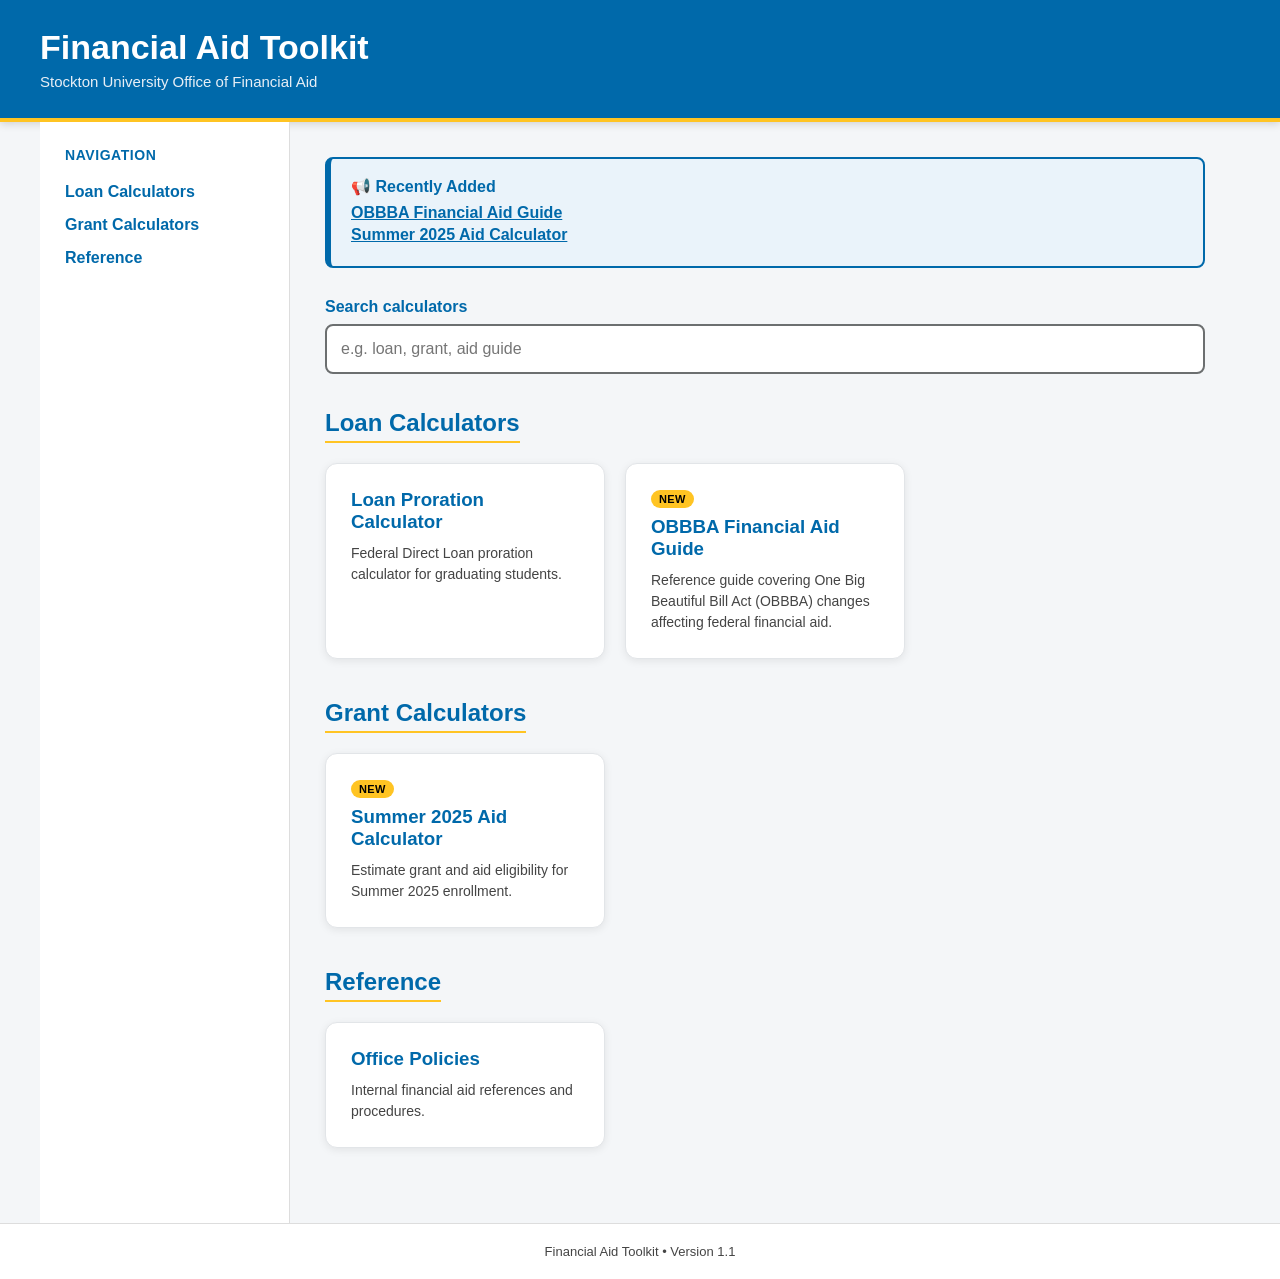
==== index.html @ 8d49d842 "Update index.html" ====
<!DOCTYPE html>
<html lang="en">
<head>
<meta charset="UTF-8">
<meta name="viewport" content="width=device-width, initial-scale=1.0">

<title>Financial Aid Toolkit | Stockton University</title>

<style>

*{
margin:0;
padding:0;
box-sizing:border-box;
font-family:Arial,Helvetica,sans-serif;
}

body{
background:#f4f6f8;
color:#222;
}

/* Skip link - hidden until focused, first focusable element on the page */
.skip-link{
position:absolute;
left:-9999px;
top:0;
background:#FFC423;
color:#000000;
padding:12px 20px;
font-weight:bold;
z-index:1000;
border-radius:0 0 6px 0;
}

.skip-link:focus{
left:0;
}

:focus-visible{
outline:3px solid #0069AA;
outline-offset:2px;
}

header{
background:#0069AA;
color:#FFFFFF;
padding:28px 32px;
box-shadow:0 2px 8px rgba(0,0,0,.15);
border-bottom:4px solid #FFC423;
}

header .header-inner{
max-width:1200px;
margin:0 auto;
}

header h1{
font-size:34px;
margin-bottom:6px;
}

header p{
color:#E8EFF6;
font-size:15px;
}

.container{
display:grid;
grid-template-columns:250px 1fr;
min-height:calc(100vh - 110px);
max-width:1200px;
margin:0 auto;
}

aside{
background:white;
border-right:1px solid #ddd;
padding:25px;
}

aside h3{
margin-bottom:20px;
color:#0069AA;
font-size:14px;
text-transform:uppercase;
letter-spacing:.04em;
}

aside ul{
list-style:none;
}

aside li{
margin-bottom:15px;
}

aside a{
text-decoration:underline;
text-decoration-color:transparent;
color:#0069AA;
font-weight:bold;
transition:text-decoration-color .15s;
}

aside a:hover,
aside a:focus-visible{
color:#002A5C;
text-decoration-color:#002A5C;
}

main{
padding:35px;
}

label.search-label{
display:block;
font-weight:bold;
color:#0069AA;
margin-bottom:8px;
}

.search{
width:100%;
padding:14px;
font-size:16px;
border-radius:8px;
border:2px solid #6C6F70;
margin-bottom:35px;
color:#222;
}

.search:focus-visible{
outline:3px solid #0069AA;
outline-offset:2px;
border-color:#0069AA;
}

.category{
margin-bottom:40px;
}

.category h2{
margin-bottom:20px;
color:#0069AA;
border-bottom:2px solid #FFC423;
display:inline-block;
padding-bottom:4px;
}

.grid{
display:grid;
grid-template-columns:repeat(auto-fill,minmax(280px,1fr));
gap:20px;
}

.card{
background:white;
padding:25px;
border-radius:12px;
border:1px solid #e2e5e8;
box-shadow:0 2px 8px rgba(0,0,0,.08);
transition:.25s;
cursor:pointer;
text-decoration:none;
color:#222;
display:block;
}

.card:hover{
transform:translateY(-4px);
box-shadow:0 6px 18px rgba(0,0,0,.18);
border-color:#0069AA;
}

.card h3{
margin-bottom:10px;
color:#0069AA;
}

.card p{
font-size:14px;
color:#444;
line-height:1.5;
}

.no-results{
color:#444;
font-style:italic;
}

/* Announcement banner - shown only when at least one .card has data-new="true" */
.announcement{
background:#EAF3FA;
border:2px solid #0069AA;
border-left:6px solid #0069AA;
border-radius:8px;
padding:18px 20px;
margin-bottom:30px;
display:none; /* revealed by JS only if new items exist */
}

.announcement.show{
display:block;
}

.announcement h2{
font-size:16px;
color:#0069AA;
margin-bottom:8px;
}

.announcement ul{
list-style:none;
padding:0;
}

.announcement li{
margin-bottom:4px;
}

.announcement a{
color:#0069AA;
font-weight:bold;
text-decoration:underline;
}

.announcement a:hover,
.announcement a:focus-visible{
color:#002A5C;
}

/* "New" badge shown on any card marked data-new="true" */
.card{
position:relative;
}

.card[data-new="true"] .new-badge{
display:inline-block;
}

.new-badge{
display:none;
background:#FFC423;
color:#000000;
font-size:11px;
font-weight:bold;
text-transform:uppercase;
letter-spacing:.03em;
padding:3px 8px;
border-radius:999px;
margin-bottom:8px;
}

footer{
text-align:center;
padding:20px;
color:#444;
font-size:13px;
border-top:1px solid #ddd;
background:white;
}

@media(max-width:900px){

.container{
grid-template-columns:1fr;
}

aside{
border-right:none;
border-bottom:1px solid #ddd;
}

}

</style>

</head>

<body>

<a href="#main-content" class="skip-link">Skip to main content</a>

<header>
<div class="header-inner">
<h1>Financial Aid Toolkit</h1>
<p>Stockton University Office of Financial Aid</p>
</div>
</header>

<div class="container">

<aside>

<nav aria-label="Toolkit sections">

<h3>Navigation</h3>

<ul>

<li><a href="#loan">Loan Calculators</a></li>

<li><a href="#grant">Grant Calculators</a></li>

<li><a href="#reference">Reference</a></li>

</ul>

</nav>

</aside>

<main id="main-content">

<div id="announcement-banner" class="announcement" role="region" aria-labelledby="announcement-heading">
<h2 id="announcement-heading">📢 Recently Added</h2>
<ul id="announcement-list"></ul>
</div>

<label class="search-label" for="search">Search calculators</label>
<input
class="search"
type="text"
id="search"
placeholder="e.g. loan, grant, aid guide"
autocomplete="off"
>

<section class="category" id="loan" aria-labelledby="loan-heading">

<h2 id="loan-heading">Loan Calculators</h2>

<div class="grid">

<a class="card tool" href="calculators/loan-proration.html">

<h3>Loan Proration Calculator</h3>

<p>Federal Direct Loan proration calculator for graduating students.</p>

</a>

<a class="card tool" data-new="true" href="calculators/obbba-financial-aid-guide_v5.html">

<span class="new-badge">New</span>
<h3>OBBBA Financial Aid Guide</h3>

<p>Reference guide covering One Big Beautiful Bill Act (OBBBA) changes affecting federal financial aid.</p>

</a>

</div>

</section>

<section class="category" id="grant" aria-labelledby="grant-heading">

<h2 id="grant-heading">Grant Calculators</h2>

<div class="grid">

<a class="card tool" data-new="true" href="calculators/summer-2025-aid.html">

<span class="new-badge">New</span>
<h3>Summer 2025 Aid Calculator</h3>

<p>Estimate grant and aid eligibility for Summer 2025 enrollment.</p>

</a>

</div>

</section>

<section class="category" id="reference" aria-labelledby="reference-heading">

<h2 id="reference-heading">Reference</h2>

<div class="grid">

<a class="card tool" href="resources/policies.html">

<h3>Office Policies</h3>

<p>Internal financial aid references and procedures.</p>

</a>

</div>

</section>

<p id="no-results" class="no-results" hidden>No calculators match your search.</p>

</main>

</div>

<footer>

Financial Aid Toolkit • Version 1.1

</footer>

<script>

const search=document.getElementById("search");
const noResults=document.getElementById("no-results");

search.addEventListener("keyup",()=>{

const value=search.value.toLowerCase();
let visibleCount=0;

document.querySelectorAll(".tool").forEach(card=>{

const text=card.innerText.toLowerCase();
const match=text.includes(value);
card.style.display=match?"block":"none";
if(match) visibleCount++;

});

noResults.hidden = visibleCount !== 0;

});

/* ---------------------------------------------------------------
   ANNOUNCEMENT BANNER (Option 1: manual marker, no build step)
   ---------------------------------------------------------------
   How it works:
   - Any card gets `data-new="true"` when you add it, e.g.:
       <a class="card tool" data-new="true" href="...">
   - On page load, this script finds every data-new card and lists
     it in the banner at the top, plus shows a "New" badge on the
     card itself.
   - When a card is no longer "new" (next update cycle), just
     delete the data-new="true" attribute and the <span class=
     "new-badge"> from that card. Nothing else to maintain.
   ------------------------------------------------------------- */
(function(){
const banner=document.getElementById("announcement-banner");
const list=document.getElementById("announcement-list");
const newCards=document.querySelectorAll('.card[data-new="true"]');

if(newCards.length===0) return; // nothing new, keep banner hidden

newCards.forEach(card=>{
const title=card.querySelector("h3")?.textContent.trim() || "New item";
const li=document.createElement("li");
const link=document.createElement("a");
link.href=card.getAttribute("href");
link.textContent=title;
li.appendChild(link);
list.appendChild(li);
});

banner.classList.add("show");
})();

/* ---------------------------------------------------------------
   OPTION 2 (reference only, not active): GitHub Actions workflow
   that auto-detects new cards on push and rewrites the banner
   for you, so you never touch data-new by hand.
   ---------------------------------------------------------------
   Since you push index.html directly with no CI/CD, this isn't
   wired up — but here's what the workflow file would look like
   if you ever add one at .github/workflows/announce-new-cards.yml:

   ---------------------------------------------------------------
   name: Announce new toolkit cards
   on:
     push:
       branches: [main]
       paths: ["index.html"]
   jobs:
     detect-new-cards:
       runs-on: ubuntu-latest
       steps:
         - uses: actions/checkout@v4
           with:
             fetch-depth: 2   # need previous commit to diff against
         - name: Diff previous vs current index.html
           run: |
             git show HEAD~1:index.html > previous.html || touch previous.html
             # Extract card hrefs from each version and compare
             grep -oP '(?<=class="card tool" href=")[^"]+' index.html \
               | sort > current_cards.txt
             grep -oP '(?<=class="card tool" href=")[^"]+' previous.html \
               | sort > previous_cards.txt
             comm -23 current_cards.txt previous_cards.txt > new_cards.txt
             cat new_cards.txt
         - name: Tag new cards with data-new="true"
           run: |
             while read -r href; do
               # naive sed insert; a real version would use a small
               # Python/Node script for safe HTML parsing
               sed -i "s#href=\"$href\"#data-new=\"true\" href=\"$href\"#" index.html
             done < new_cards.txt
         - name: Commit updated banner
           run: |
             git config user.name "github-actions"
             git config user.email "actions@github.com"
             git add index.html
             git commit -m "Auto-flag new cards for announcement banner" || echo "No changes"
             git push
   ---------------------------------------------------------------
   Tradeoffs vs the active Option 1 above:
   - Pro: you never manually add data-new — push a new card, the
     banner appears on its own.
   - Con: needs a real workflow file + testing, uses sed/grep on
     HTML (fragile vs a proper parser), and you still need to
     decide when a card stops being "new" (e.g. auto-expire after
     N days, or a second workflow that clears the tag).
   - Given you said "no CI/CD," Option 1 (manual data-new marker)
     is what's live in this file right now.
   ------------------------------------------------------------- */

</script>

</body>
</html>
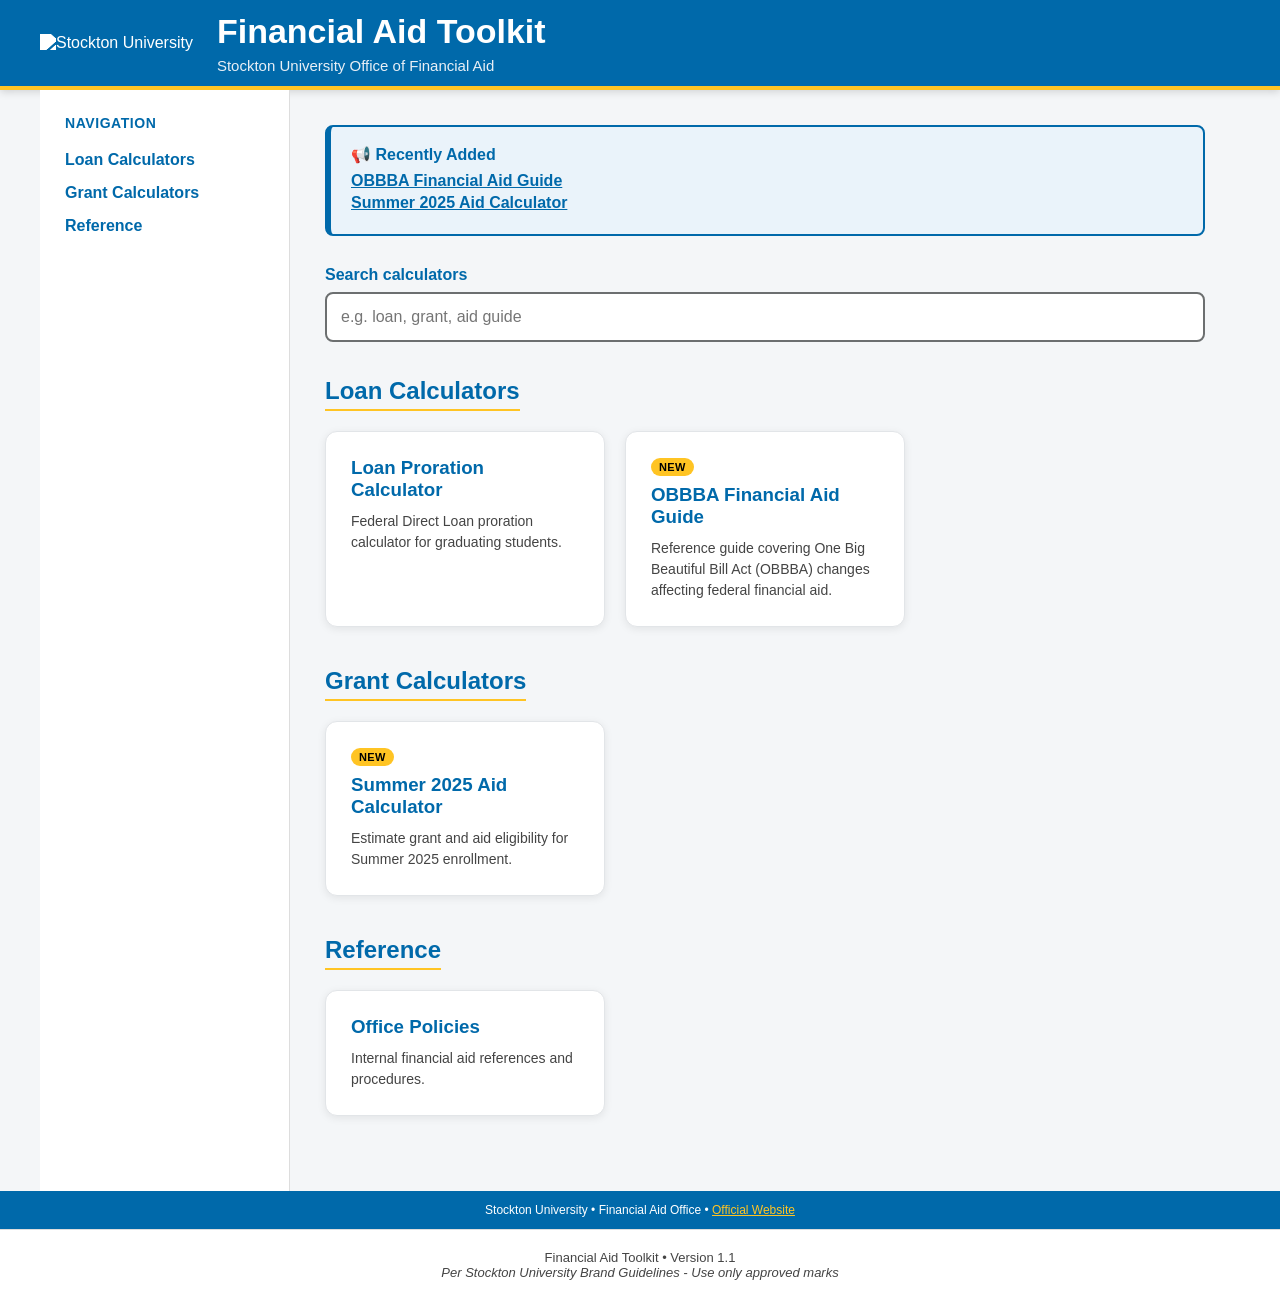
==== commit 04598d52: "Update index.html added Stockton Logo" ====
--- a/index.html
+++ b/index.html
@@ -45,7 +45,7 @@
 header{
 background:#0069AA;
 color:#FFFFFF;
-padding:28px 32px;
+padding:12px 32px;
 box-shadow:0 2px 8px rgba(0,0,0,.15);
 border-bottom:4px solid #FFC423;
 }
@@ -53,14 +53,25 @@
 header .header-inner{
 max-width:1200px;
 margin:0 auto;
-}
-
-header h1{
+display:flex;
+align-items:center;
+}
+
+/* Stockton Logo - Top Left */
+.stockton-logo img{
+height:56px;
+width:auto;
+max-width:220px;
+margin-right:24px;
+filter: brightness(0) invert(1); /* Makes logo white for blue header bg */
+}
+
+header .header-text h1{
 font-size:34px;
 margin-bottom:6px;
 }
 
-header p{
+header .header-text p{
 color:#E8EFF6;
 font-size:15px;
 }
@@ -189,7 +200,7 @@
 font-style:italic;
 }
 
-/* Announcement banner - shown only when at least one .card has data-new="true" */
+/* Announcement banner */
 .announcement{
 background:#EAF3FA;
 border:2px solid #0069AA;
@@ -197,7 +208,7 @@
 border-radius:8px;
 padding:18px 20px;
 margin-bottom:30px;
-display:none; /* revealed by JS only if new items exist */
+display:none;
 }
 
 .announcement.show{
@@ -230,7 +241,6 @@
 color:#002A5C;
 }
 
-/* "New" badge shown on any card marked data-new="true" */
 .card{
 position:relative;
 }
@@ -261,6 +271,19 @@
 background:white;
 }
 
+.brand-bar{
+background:#0069AA;
+color:white;
+text-align:center;
+padding:12px 20px;
+font-size:12px;
+}
+
+.brand-bar a{
+color:#FFC423;
+text-decoration:underline;
+}
+
 @media(max-width:900px){
 
 .container{
@@ -272,6 +295,20 @@
 border-bottom:1px solid #ddd;
 }
 
+.header-inner{
+flex-direction:column;
+align-items:flex-start;
+}
+
+.stockton-logo img{
+height:48px;
+margin-bottom:12px;
+}
+
+header .header-text h1{
+font-size:28px;
+}
+
 }
 
 </style>
@@ -284,8 +321,14 @@
 
 <header>
 <div class="header-inner">
+<!-- Stockton University Logo - Official Brand Asset -->
+<div class="stockton-logo">
+<img src="https://stockton.edu/relations/brand-guide/images/official-stockton-logo-display.png" alt="Stockton University">
+</div>
+<div class="header-text">
 <h1>Financial Aid Toolkit</h1>
 <p>Stockton University Office of Financial Aid</p>
+</div>
 </div>
 </header>
 
@@ -397,9 +440,14 @@
 
 </div>
 
+<div class="brand-bar">
+Stockton University • Financial Aid Office • <a href="https://stockton.edu/financial-aid/">Official Website</a>
+</div>
+
 <footer>
 
-Financial Aid Toolkit • Version 1.1
+Financial Aid Toolkit • Version 1.1<br>
+<em>Per Stockton University Brand Guidelines - Use only approved marks</em>
 
 </footer>
 
@@ -426,25 +474,12 @@
 
 });
 
-/* ---------------------------------------------------------------
-   ANNOUNCEMENT BANNER (Option 1: manual marker, no build step)
-   ---------------------------------------------------------------
-   How it works:
-   - Any card gets `data-new="true"` when you add it, e.g.:
-       <a class="card tool" data-new="true" href="...">
-   - On page load, this script finds every data-new card and lists
-     it in the banner at the top, plus shows a "New" badge on the
-     card itself.
-   - When a card is no longer "new" (next update cycle), just
-     delete the data-new="true" attribute and the <span class=
-     "new-badge"> from that card. Nothing else to maintain.
-   ------------------------------------------------------------- */
 (function(){
 const banner=document.getElementById("announcement-banner");
 const list=document.getElementById("announcement-list");
 const newCards=document.querySelectorAll('.card[data-new="true"]');
 
-if(newCards.length===0) return; // nothing new, keep banner hidden
+if(newCards.length===0) return;
 
 newCards.forEach(card=>{
 const title=card.querySelector("h3")?.textContent.trim() || "New item";
@@ -459,64 +494,6 @@
 banner.classList.add("show");
 })();
 
-/* ---------------------------------------------------------------
-   OPTION 2 (reference only, not active): GitHub Actions workflow
-   that auto-detects new cards on push and rewrites the banner
-   for you, so you never touch data-new by hand.
-   ---------------------------------------------------------------
-   Since you push index.html directly with no CI/CD, this isn't
-   wired up — but here's what the workflow file would look like
-   if you ever add one at .github/workflows/announce-new-cards.yml:
-
-   ---------------------------------------------------------------
-   name: Announce new toolkit cards
-   on:
-     push:
-       branches: [main]
-       paths: ["index.html"]
-   jobs:
-     detect-new-cards:
-       runs-on: ubuntu-latest
-       steps:
-         - uses: actions/checkout@v4
-           with:
-             fetch-depth: 2   # need previous commit to diff against
-         - name: Diff previous vs current index.html
-           run: |
-             git show HEAD~1:index.html > previous.html || touch previous.html
-             # Extract card hrefs from each version and compare
-             grep -oP '(?<=class="card tool" href=")[^"]+' index.html \
-               | sort > current_cards.txt
-             grep -oP '(?<=class="card tool" href=")[^"]+' previous.html \
-               | sort > previous_cards.txt
-             comm -23 current_cards.txt previous_cards.txt > new_cards.txt
-             cat new_cards.txt
-         - name: Tag new cards with data-new="true"
-           run: |
-             while read -r href; do
-               # naive sed insert; a real version would use a small
-               # Python/Node script for safe HTML parsing
-               sed -i "s#href=\"$href\"#data-new=\"true\" href=\"$href\"#" index.html
-             done < new_cards.txt
-         - name: Commit updated banner
-           run: |
-             git config user.name "github-actions"
-             git config user.email "actions@github.com"
-             git add index.html
-             git commit -m "Auto-flag new cards for announcement banner" || echo "No changes"
-             git push
-   ---------------------------------------------------------------
-   Tradeoffs vs the active Option 1 above:
-   - Pro: you never manually add data-new — push a new card, the
-     banner appears on its own.
-   - Con: needs a real workflow file + testing, uses sed/grep on
-     HTML (fragile vs a proper parser), and you still need to
-     decide when a card stops being "new" (e.g. auto-expire after
-     N days, or a second workflow that clears the tag).
-   - Given you said "no CI/CD," Option 1 (manual data-new marker)
-     is what's live in this file right now.
-   ------------------------------------------------------------- */
-
 </script>
 
 </body>
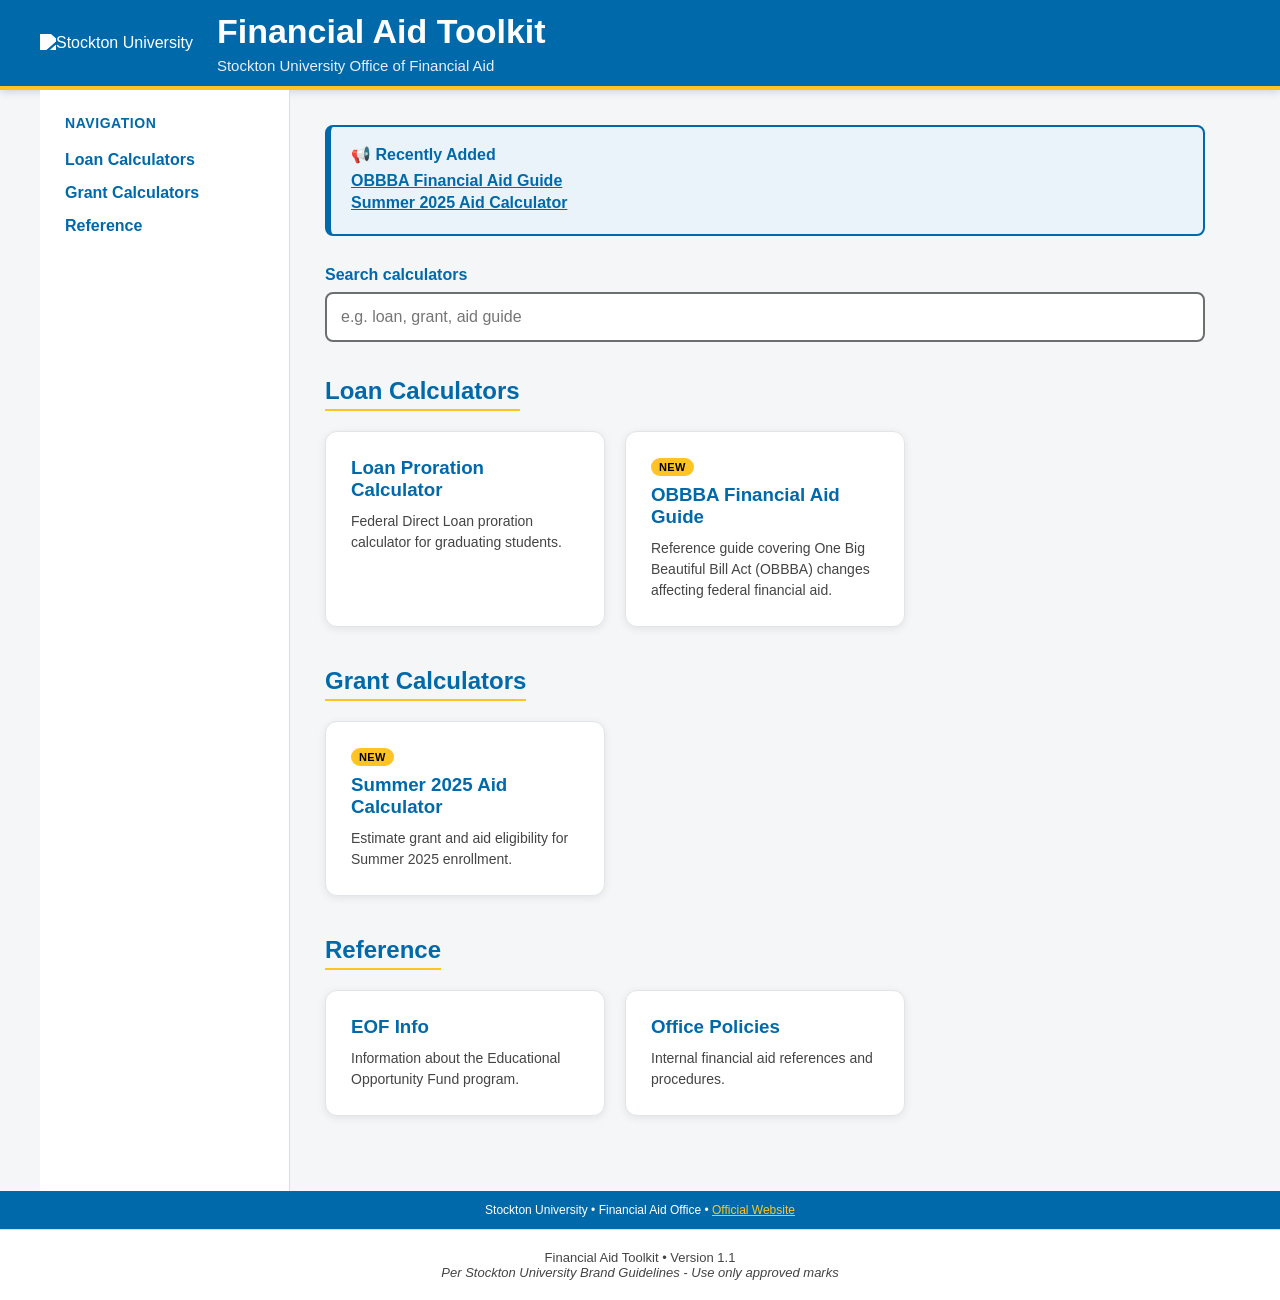
==== commit 218a696a: "Update index.html added EOF Card" ====
--- a/index.html
+++ b/index.html
@@ -422,6 +422,12 @@
 
 <div class="grid">
 
+<a class="card tool" href="reference/eof.html">
+
+<h3>EOF Info</h3>
+
+<p>Information about the Educational Opportunity Fund program.</p>
+
 <a class="card tool" href="resources/policies.html">
 
 <h3>Office Policies</h3>
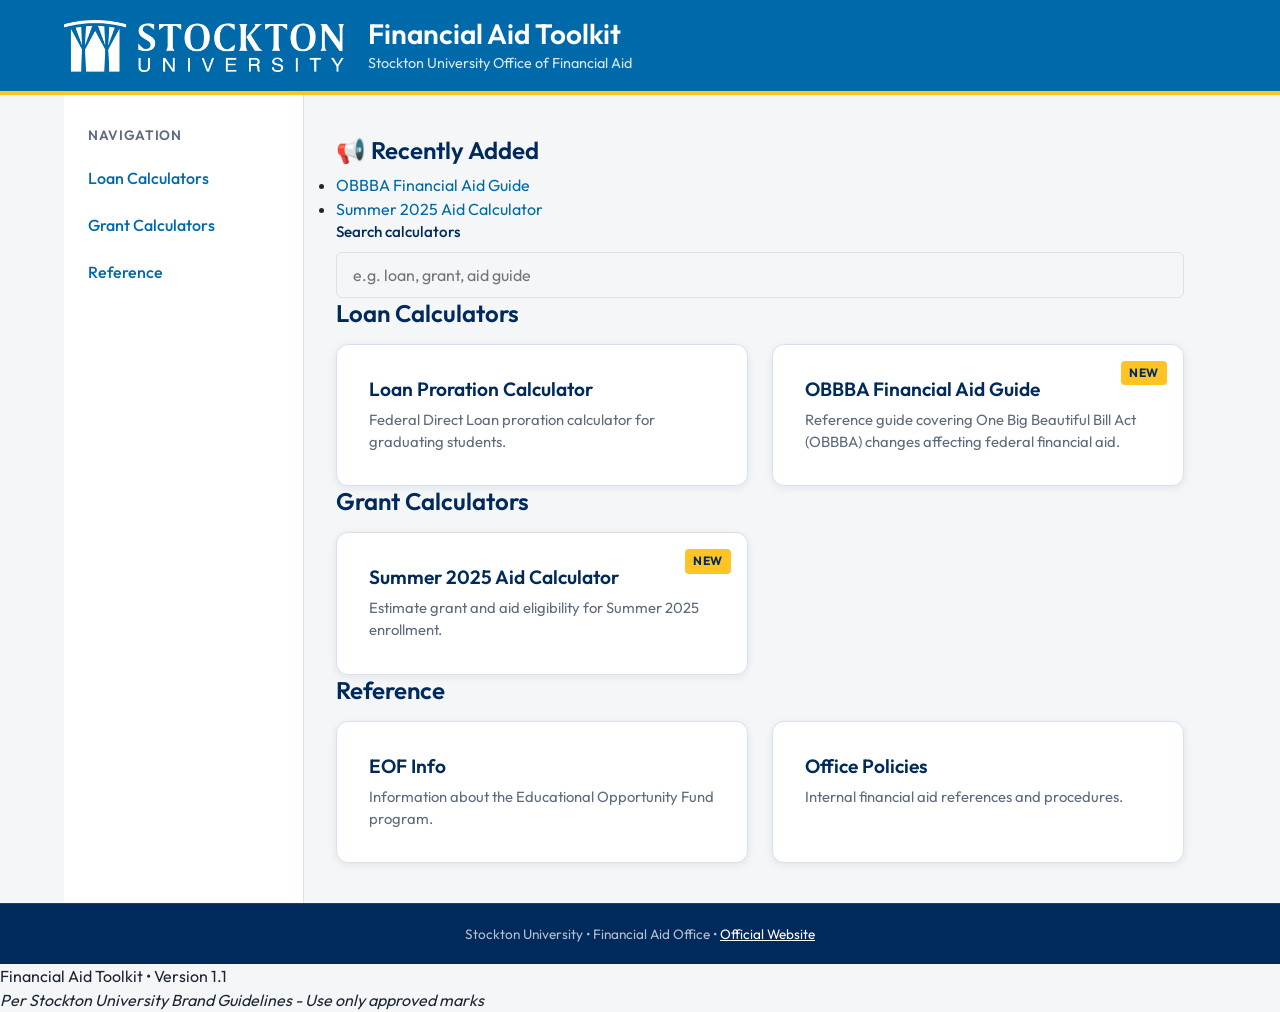
==== commit 5d30e967: "style: establish unified design system and brand theme across all tools" ====
--- a/index.html
+++ b/index.html
@@ -6,312 +6,7 @@
 
 <title>Financial Aid Toolkit | Stockton University</title>
 
-<style>
-
-*{
-margin:0;
-padding:0;
-box-sizing:border-box;
-font-family:Arial,Helvetica,sans-serif;
-}
-
-body{
-background:#f4f6f8;
-color:#222;
-}
-
-/* Skip link - hidden until focused, first focusable element on the page */
-.skip-link{
-position:absolute;
-left:-9999px;
-top:0;
-background:#FFC423;
-color:#000000;
-padding:12px 20px;
-font-weight:bold;
-z-index:1000;
-border-radius:0 0 6px 0;
-}
-
-.skip-link:focus{
-left:0;
-}
-
-:focus-visible{
-outline:3px solid #0069AA;
-outline-offset:2px;
-}
-
-header{
-background:#0069AA;
-color:#FFFFFF;
-padding:12px 32px;
-box-shadow:0 2px 8px rgba(0,0,0,.15);
-border-bottom:4px solid #FFC423;
-}
-
-header .header-inner{
-max-width:1200px;
-margin:0 auto;
-display:flex;
-align-items:center;
-}
-
-/* Stockton Logo - Top Left */
-.stockton-logo img{
-height:56px;
-width:auto;
-max-width:220px;
-margin-right:24px;
-filter: brightness(0) invert(1); /* Makes logo white for blue header bg */
-}
-
-header .header-text h1{
-font-size:34px;
-margin-bottom:6px;
-}
-
-header .header-text p{
-color:#E8EFF6;
-font-size:15px;
-}
-
-.container{
-display:grid;
-grid-template-columns:250px 1fr;
-min-height:calc(100vh - 110px);
-max-width:1200px;
-margin:0 auto;
-}
-
-aside{
-background:white;
-border-right:1px solid #ddd;
-padding:25px;
-}
-
-aside h3{
-margin-bottom:20px;
-color:#0069AA;
-font-size:14px;
-text-transform:uppercase;
-letter-spacing:.04em;
-}
-
-aside ul{
-list-style:none;
-}
-
-aside li{
-margin-bottom:15px;
-}
-
-aside a{
-text-decoration:underline;
-text-decoration-color:transparent;
-color:#0069AA;
-font-weight:bold;
-transition:text-decoration-color .15s;
-}
-
-aside a:hover,
-aside a:focus-visible{
-color:#002A5C;
-text-decoration-color:#002A5C;
-}
-
-main{
-padding:35px;
-}
-
-label.search-label{
-display:block;
-font-weight:bold;
-color:#0069AA;
-margin-bottom:8px;
-}
-
-.search{
-width:100%;
-padding:14px;
-font-size:16px;
-border-radius:8px;
-border:2px solid #6C6F70;
-margin-bottom:35px;
-color:#222;
-}
-
-.search:focus-visible{
-outline:3px solid #0069AA;
-outline-offset:2px;
-border-color:#0069AA;
-}
-
-.category{
-margin-bottom:40px;
-}
-
-.category h2{
-margin-bottom:20px;
-color:#0069AA;
-border-bottom:2px solid #FFC423;
-display:inline-block;
-padding-bottom:4px;
-}
-
-.grid{
-display:grid;
-grid-template-columns:repeat(auto-fill,minmax(280px,1fr));
-gap:20px;
-}
-
-.card{
-background:white;
-padding:25px;
-border-radius:12px;
-border:1px solid #e2e5e8;
-box-shadow:0 2px 8px rgba(0,0,0,.08);
-transition:.25s;
-cursor:pointer;
-text-decoration:none;
-color:#222;
-display:block;
-}
-
-.card:hover{
-transform:translateY(-4px);
-box-shadow:0 6px 18px rgba(0,0,0,.18);
-border-color:#0069AA;
-}
-
-.card h3{
-margin-bottom:10px;
-color:#0069AA;
-}
-
-.card p{
-font-size:14px;
-color:#444;
-line-height:1.5;
-}
-
-.no-results{
-color:#444;
-font-style:italic;
-}
-
-/* Announcement banner */
-.announcement{
-background:#EAF3FA;
-border:2px solid #0069AA;
-border-left:6px solid #0069AA;
-border-radius:8px;
-padding:18px 20px;
-margin-bottom:30px;
-display:none;
-}
-
-.announcement.show{
-display:block;
-}
-
-.announcement h2{
-font-size:16px;
-color:#0069AA;
-margin-bottom:8px;
-}
-
-.announcement ul{
-list-style:none;
-padding:0;
-}
-
-.announcement li{
-margin-bottom:4px;
-}
-
-.announcement a{
-color:#0069AA;
-font-weight:bold;
-text-decoration:underline;
-}
-
-.announcement a:hover,
-.announcement a:focus-visible{
-color:#002A5C;
-}
-
-.card{
-position:relative;
-}
-
-.card[data-new="true"] .new-badge{
-display:inline-block;
-}
-
-.new-badge{
-display:none;
-background:#FFC423;
-color:#000000;
-font-size:11px;
-font-weight:bold;
-text-transform:uppercase;
-letter-spacing:.03em;
-padding:3px 8px;
-border-radius:999px;
-margin-bottom:8px;
-}
-
-footer{
-text-align:center;
-padding:20px;
-color:#444;
-font-size:13px;
-border-top:1px solid #ddd;
-background:white;
-}
-
-.brand-bar{
-background:#0069AA;
-color:white;
-text-align:center;
-padding:12px 20px;
-font-size:12px;
-}
-
-.brand-bar a{
-color:#FFC423;
-text-decoration:underline;
-}
-
-@media(max-width:900px){
-
-.container{
-grid-template-columns:1fr;
-}
-
-aside{
-border-right:none;
-border-bottom:1px solid #ddd;
-}
-
-.header-inner{
-flex-direction:column;
-align-items:flex-start;
-}
-
-.stockton-logo img{
-height:48px;
-margin-bottom:12px;
-}
-
-header .header-text h1{
-font-size:28px;
-}
-
-}
-
-</style>
+  <link rel="stylesheet" href="css/stockton-theme.css">
 
 </head>
 
@@ -320,19 +15,20 @@
 <a href="#main-content" class="skip-link">Skip to main content</a>
 
 <header>
-<div class="header-inner">
-<!-- Stockton University Logo - Official Brand Asset -->
-<div class="stockton-logo">
-<img src="https://stockton.edu/relations/brand-guide/images/official-stockton-logo-display.png" alt="Stockton University">
-</div>
-<div class="header-text">
-<h1>Financial Aid Toolkit</h1>
-<p>Stockton University Office of Financial Aid</p>
-</div>
+<div class="container header-inner">
+  <div class="header-brand">
+    <div class="stockton-logo">
+      <img src="images/stockton-logo.png" alt="Stockton University">
+    </div>
+    <div class="header-title">
+      <h1>Financial Aid Toolkit</h1>
+      <p>Stockton University Office of Financial Aid</p>
+    </div>
+  </div>
 </div>
 </header>
 
-<div class="container">
+<div class="container main-layout">
 
 <aside>
 
@@ -427,6 +123,8 @@
 <h3>EOF Info</h3>
 
 <p>Information about the Educational Opportunity Fund program.</p>
+
+</a>
 
 <a class="card tool" href="resources/policies.html">
 
--- a/css/stockton-theme.css
+++ b/css/stockton-theme.css
@@ -0,0 +1,585 @@
+@import url('https://fonts.googleapis.com/css2?family=Outfit:wght@300;400;500;600;700&display=swap');
+
+:root {
+  /* Stockton University Brand Colors */
+  --stockton-blue: #0069AA;
+  --stockton-blue-dark: #002A5C;
+  --stockton-blue-light: #EAF3FA;
+  --stockton-gold: #FFC423;
+  --stockton-gold-dark: #D4A117;
+  
+  /* Neutral Color Palette */
+  --bg-color: #F4F6F8;
+  --card-bg: #FFFFFF;
+  --text-primary: #1D2733;
+  --text-muted: #5D6B7C;
+  --border-color: #D8E2EE;
+  
+  /* Status Colors */
+  --color-success: #127A3A;
+  --color-success-bg: #EDF9F1;
+  --color-warning: #8A5A00;
+  --color-warning-bg: #FFF7E6;
+  --color-error: #B71C1C;
+  --color-error-bg: #FFEBEB;
+
+  /* Typography & Layout Tokens */
+  --font-sans: 'Outfit', system-ui, -apple-system, BlinkMacSystemFont, "Segoe UI", Roboto, Arial, sans-serif;
+  --font-mono: ui-monospace, SFMono-Regular, Menlo, Monaco, Consolas, monospace;
+  
+  /* Radii */
+  --radius-btn: 6px;
+  --radius-card: 12px;
+  
+  /* Shadows */
+  --shadow-sm: 0 2px 8px rgba(29, 39, 51, 0.08);
+  --shadow-md: 0 4px 16px rgba(29, 39, 51, 0.12);
+  
+  /* Transitions */
+  --transition-fast: 0.15s ease;
+  --transition-normal: 0.25s cubic-bezier(0.4, 0, 0.2, 1);
+}
+
+/* -------------------------------------------------------------
+   1. RESET & BASE ELEMENTS
+   ------------------------------------------------------------- */
+* {
+  margin: 0;
+  padding: 0;
+  box-sizing: border-box;
+}
+
+html {
+  scroll-behavior: smooth;
+}
+
+body {
+  font-family: var(--font-sans);
+  background-color: var(--bg-color);
+  color: var(--text-primary);
+  line-height: 1.5;
+  -webkit-font-smoothing: antialiased;
+}
+
+h1, h2, h3, h4, h5, h6 {
+  color: var(--stockton-blue-dark);
+  font-weight: 600;
+  line-height: 1.25;
+  margin-bottom: 0.5rem;
+}
+
+p {
+  margin-bottom: 1rem;
+  max-width: 75ch;
+}
+
+a {
+  color: var(--stockton-blue);
+  text-decoration: underline;
+  text-decoration-color: transparent;
+  transition: color var(--transition-fast), text-decoration-color var(--transition-fast);
+}
+
+a:hover {
+  color: var(--stockton-blue-dark);
+  text-decoration-color: var(--stockton-blue-dark);
+}
+
+/* Skip link */
+.skip-link {
+  position: absolute;
+  left: -9999px;
+  top: 0;
+  background: var(--stockton-gold);
+  color: var(--text-primary);
+  padding: 12px 20px;
+  font-weight: bold;
+  z-index: 1000;
+  border-radius: 0 0 6px 0;
+  text-decoration: none;
+}
+
+.skip-link:focus {
+  left: 0;
+}
+
+:focus-visible {
+  outline: 3px solid var(--stockton-blue);
+  outline-offset: 2px;
+}
+
+/* -------------------------------------------------------------
+   2. LAYOUT & CONTAINERS
+   ------------------------------------------------------------- */
+.container {
+  max-width: 1200px;
+  margin: 0 auto;
+  padding: 0 1.5rem;
+}
+
+.main-layout {
+  display: grid;
+  grid-template-columns: 240px 1fr;
+  min-height: calc(100vh - 180px);
+}
+
+aside {
+  background: var(--card-bg);
+  border-right: 1px solid var(--border-color);
+  padding: 2rem 1.5rem;
+}
+
+aside h3 {
+  font-size: 0.85rem;
+  text-transform: uppercase;
+  letter-spacing: 0.05em;
+  color: var(--text-muted);
+  margin-bottom: 1rem;
+}
+
+aside ul {
+  list-style: none;
+}
+
+aside li {
+  margin-bottom: 0.75rem;
+}
+
+aside a {
+  text-decoration: none;
+  font-weight: 500;
+  display: block;
+  padding: 0.35rem 0;
+}
+
+aside a:hover {
+  text-decoration: underline;
+}
+
+main {
+  padding: 2.5rem 2rem;
+}
+
+/* -------------------------------------------------------------
+   3. BRANDED HEADER & FOOTER
+   ------------------------------------------------------------- */
+header {
+  background: var(--stockton-blue);
+  color: #FFFFFF;
+  border-bottom: 4px solid var(--stockton-gold);
+  padding: 1rem 0;
+}
+
+header .header-inner {
+  display: flex;
+  align-items: center;
+  justify-content: space-between;
+}
+
+header .header-brand {
+  display: flex;
+  align-items: center;
+  gap: 1.5rem;
+}
+
+header .stockton-logo img {
+  height: 52px;
+  width: auto;
+  display: block;
+  filter: brightness(0) invert(1);
+}
+
+header .header-title h1 {
+  font-size: 1.75rem;
+  color: #FFFFFF;
+  margin-bottom: 0.15rem;
+  font-weight: 600;
+}
+
+header .header-title p {
+  color: rgba(255, 255, 255, 0.85);
+  font-size: 0.9rem;
+  margin: 0;
+}
+
+header .header-nav a {
+  color: #FFFFFF;
+  text-decoration: none;
+  background: rgba(255, 255, 255, 0.15);
+  padding: 0.5rem 1rem;
+  border-radius: var(--radius-btn);
+  font-weight: 500;
+  font-size: 0.9rem;
+  border: 1px solid rgba(255, 255, 255, 0.2);
+  transition: background var(--transition-fast);
+}
+
+header .header-nav a:hover {
+  background: rgba(255, 255, 255, 0.25);
+}
+
+.brand-bar {
+  background: var(--stockton-blue-dark);
+  color: rgba(255, 255, 255, 0.7);
+  text-align: center;
+  padding: 1.25rem;
+  font-size: 0.85rem;
+  border-top: 1px solid rgba(255, 255, 255, 0.1);
+}
+
+.brand-bar a {
+  color: #FFFFFF;
+  text-decoration: underline;
+}
+
+/* -------------------------------------------------------------
+   4. CARDS & GRIDS
+   ------------------------------------------------------------- */
+.grid {
+  display: grid;
+  grid-template-columns: repeat(auto-fill, minmax(320px, 1fr));
+  gap: 1.5rem;
+  margin-top: 1rem;
+}
+
+.card {
+  background: var(--card-bg);
+  padding: 2rem;
+  border-radius: var(--radius-card);
+  border: 1px solid var(--border-color);
+  box-shadow: var(--shadow-sm);
+  transition: transform var(--transition-normal), box-shadow var(--transition-normal), border-color var(--transition-normal);
+  text-decoration: none;
+  color: var(--text-primary);
+  display: flex;
+  flex-direction: column;
+  position: relative;
+}
+
+.card:hover {
+  transform: translateY(-3px);
+  box-shadow: var(--shadow-md);
+  border-color: var(--stockton-blue);
+}
+
+.card h3 {
+  font-size: 1.2rem;
+  margin-bottom: 0.5rem;
+  color: var(--stockton-blue-dark);
+}
+
+.card p {
+  font-size: 0.925rem;
+  color: var(--text-muted);
+  margin-bottom: 0;
+  line-height: 1.5;
+}
+
+/* Badges */
+.new-badge {
+  position: absolute;
+  top: 1rem;
+  right: 1rem;
+  background: var(--stockton-gold);
+  color: var(--stockton-blue-dark);
+  font-size: 0.75rem;
+  font-weight: 700;
+  text-transform: uppercase;
+  padding: 0.2rem 0.5rem;
+  border-radius: 4px;
+  letter-spacing: 0.05em;
+}
+
+/* -------------------------------------------------------------
+   5. FORMS, INPUTS, & INTERACTIVE ELEMENTS
+   ------------------------------------------------------------- */
+.form-group {
+  margin-bottom: 1.5rem;
+}
+
+label {
+  display: block;
+  font-weight: 500;
+  font-size: 0.95rem;
+  color: var(--stockton-blue-dark);
+  margin-bottom: 0.5rem;
+}
+
+input[type="text"],
+input[type="number"],
+input[type="email"],
+select,
+textarea {
+  width: 100%;
+  padding: 0.75rem 1rem;
+  font-size: 1rem;
+  font-family: var(--font-sans);
+  border-radius: var(--radius-btn);
+  border: 1px solid var(--border-color);
+  background-color: var(--bg-color);
+  color: var(--text-primary);
+  transition: border-color var(--transition-fast), box-shadow var(--transition-fast);
+}
+
+input:focus,
+select:focus,
+textarea:focus {
+  outline: none;
+  border-color: var(--stockton-blue);
+  box-shadow: 0 0 0 3px rgba(0, 105, 170, 0.15);
+  background-color: var(--card-bg);
+}
+
+/* Buttons */
+.btn {
+  display: inline-flex;
+  align-items: center;
+  justify-content: center;
+  font-family: var(--font-sans);
+  font-size: 0.95rem;
+  font-weight: 600;
+  padding: 0.75rem 1.5rem;
+  border-radius: var(--radius-btn);
+  border: 1px solid transparent;
+  cursor: pointer;
+  text-decoration: none;
+  transition: transform 0.1s ease, background-color var(--transition-fast), border-color var(--transition-fast), color var(--transition-fast);
+}
+
+.btn:active {
+  transform: scale(0.98);
+}
+
+.btn-primary {
+  background-color: var(--stockton-blue);
+  color: #FFFFFF;
+}
+
+.btn-primary:hover {
+  background-color: var(--stockton-blue-dark);
+}
+
+.btn-secondary {
+  background-color: transparent;
+  border-color: var(--stockton-blue);
+  color: var(--stockton-blue);
+}
+
+.btn-secondary:hover {
+  background-color: rgba(0, 105, 170, 0.05);
+}
+
+.btn-gold {
+  background-color: var(--stockton-gold);
+  color: var(--stockton-blue-dark);
+}
+
+.btn-gold:hover {
+  background-color: var(--stockton-gold-dark);
+}
+
+/* -------------------------------------------------------------
+   6. TABLES, CALLOUTS, & ALERTS
+   ------------------------------------------------------------- */
+table {
+  width: 100%;
+  border-collapse: collapse;
+  margin-top: 1.5rem;
+  margin-bottom: 1.5rem;
+  background-color: var(--card-bg);
+  border-radius: var(--radius-card);
+  overflow: hidden;
+  box-shadow: var(--shadow-sm);
+  border: 1px solid var(--border-color);
+}
+
+th, td {
+  padding: 1rem 1.25rem;
+  text-align: left;
+  vertical-align: middle;
+  border-bottom: 1px solid var(--border-color);
+}
+
+th {
+  background-color: var(--stockton-blue-light);
+  color: var(--stockton-blue-dark);
+  font-weight: 600;
+  font-size: 0.95rem;
+}
+
+tr:last-child td {
+  border-bottom: none;
+}
+
+/* Callouts / Alert Panels */
+.callout {
+  padding: 1.25rem 1.5rem;
+  border-radius: var(--radius-card);
+  border-left: 4px solid var(--stockton-blue);
+  background-color: var(--stockton-blue-light);
+  margin-bottom: 1.5rem;
+}
+
+.callout h4 {
+  color: var(--stockton-blue-dark);
+  font-size: 1.05rem;
+  margin-bottom: 0.25rem;
+}
+
+.callout p:last-child {
+  margin-bottom: 0;
+}
+
+.callout.warning {
+  border-left-color: var(--color-warning);
+  background-color: var(--color-warning-bg);
+  color: #5C3D00;
+}
+
+.callout.warning h4 {
+  color: #724E00;
+}
+
+.callout.success {
+  border-left-color: var(--color-success);
+  background-color: var(--color-success-bg);
+  color: #0A4D24;
+}
+
+.callout.success h4 {
+  color: var(--color-success);
+}
+
+.callout.danger {
+  border-left-color: var(--color-error);
+  background-color: var(--color-error-bg);
+  color: #7A1010;
+}
+
+.callout.danger h4 {
+  color: var(--color-error);
+}
+
+/* -------------------------------------------------------------
+   7. STEP-BY-STEP PROGRESS BAR (for Calculators)
+   ------------------------------------------------------------- */
+.progress-bar {
+  display: flex;
+  justify-content: space-between;
+  align-items: center;
+  position: relative;
+  margin-bottom: 2.5rem;
+  padding: 0 1rem;
+}
+
+.progress-bar::before {
+  content: '';
+  position: absolute;
+  top: 50%;
+  left: 0;
+  right: 0;
+  height: 2px;
+  background: var(--border-color);
+  z-index: 1;
+  transform: translateY(-50%);
+}
+
+.progress-step {
+  display: flex;
+  flex-direction: column;
+  align-items: center;
+  z-index: 2;
+  position: relative;
+}
+
+.progress-dot {
+  width: 32px;
+  height: 32px;
+  border-radius: 50%;
+  background: var(--bg-color);
+  border: 2px solid var(--border-color);
+  display: flex;
+  align-items: center;
+  justify-content: center;
+  font-weight: 600;
+  font-size: 0.9rem;
+  color: var(--text-muted);
+  margin-bottom: 0.5rem;
+  transition: all var(--transition-normal);
+}
+
+.progress-label {
+  font-size: 0.8rem;
+  font-weight: 500;
+  color: var(--text-muted);
+  text-transform: uppercase;
+  letter-spacing: 0.05em;
+  transition: color var(--transition-normal);
+}
+
+.progress-step.active .progress-dot {
+  border-color: var(--stockton-blue);
+  background: var(--stockton-blue);
+  color: #FFFFFF;
+  box-shadow: 0 0 0 4px rgba(0, 105, 170, 0.15);
+}
+
+.progress-step.active .progress-label {
+  color: var(--stockton-blue);
+  font-weight: 600;
+}
+
+.progress-step.completed .progress-dot {
+  border-color: var(--stockton-blue);
+  background: var(--stockton-blue-light);
+  color: var(--stockton-blue);
+}
+
+.progress-step.completed .progress-label {
+  color: var(--stockton-blue);
+}
+
+/* -------------------------------------------------------------
+   8. RESPONSIVE DESIGN (MEDIA QUERIES)
+   ------------------------------------------------------------- */
+@media (max-width: 1024px) {
+  .main-layout {
+    grid-template-columns: 1fr;
+  }
+
+  aside {
+    border-right: none;
+    border-bottom: 1px solid var(--border-color);
+    padding: 1.5rem;
+  }
+
+  main {
+    padding: 2rem 1.5rem;
+  }
+}
+
+@media (max-width: 768px) {
+  header .header-inner {
+    flex-direction: column;
+    align-items: flex-start;
+    gap: 1rem;
+  }
+  
+  header .header-nav {
+    width: 100%;
+  }
+
+  header .header-nav a {
+    display: inline-block;
+    width: 100%;
+    text-align: center;
+  }
+
+  .grid {
+    grid-template-columns: 1fr;
+  }
+
+  .progress-label {
+    display: none; /* Hide step labels on small screens to prevent crowding */
+  }
+}
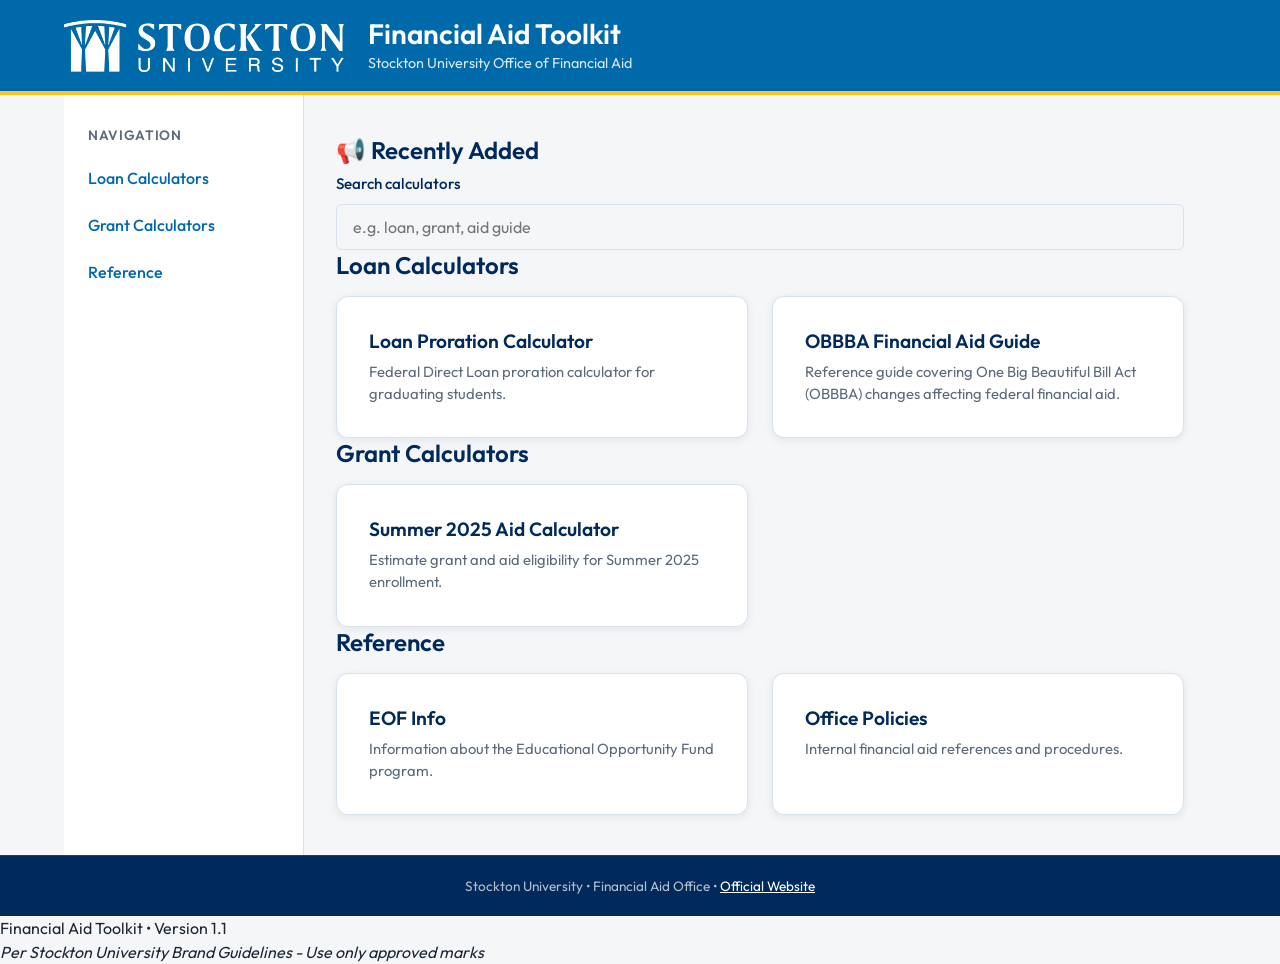
==== commit c0a310a9: "feat: implement dynamic date-based new badge and announcement banner system" ====
--- a/index.html
+++ b/index.html
@@ -72,7 +72,7 @@
 
 <div class="grid">
 
-<a class="card tool" href="calculators/loan-proration.html">
+<a class="card tool" data-published="2026-05-15" href="calculators/loan-proration.html">
 
 <h3>Loan Proration Calculator</h3>
 
@@ -80,9 +80,8 @@
 
 </a>
 
-<a class="card tool" data-new="true" href="calculators/obbba-financial-aid-guide_v5.html">
-
-<span class="new-badge">New</span>
+<a class="card tool" data-published="2026-07-06" href="calculators/obbba-financial-aid-guide_v5.html">
+
 <h3>OBBBA Financial Aid Guide</h3>
 
 <p>Reference guide covering One Big Beautiful Bill Act (OBBBA) changes affecting federal financial aid.</p>
@@ -99,9 +98,8 @@
 
 <div class="grid">
 
-<a class="card tool" data-new="true" href="calculators/summer-2025-aid.html">
-
-<span class="new-badge">New</span>
+<a class="card tool" data-published="2026-07-05" href="calculators/summer-2025-aid.html">
+
 <h3>Summer 2025 Aid Calculator</h3>
 
 <p>Estimate grant and aid eligibility for Summer 2025 enrollment.</p>
@@ -118,7 +116,7 @@
 
 <div class="grid">
 
-<a class="card tool" href="reference/eof.html">
+<a class="card tool" data-published="2026-06-01" href="reference/eof.html">
 
 <h3>EOF Info</h3>
 
@@ -126,7 +124,7 @@
 
 </a>
 
-<a class="card tool" href="resources/policies.html">
+<a class="card tool" data-published="2026-04-10" href="resources/policies.html">
 
 <h3>Office Policies</h3>
 
@@ -179,23 +177,63 @@
 });
 
 (function(){
-const banner=document.getElementById("announcement-banner");
-const list=document.getElementById("announcement-list");
-const newCards=document.querySelectorAll('.card[data-new="true"]');
-
-if(newCards.length===0) return;
-
-newCards.forEach(card=>{
-const title=card.querySelector("h3")?.textContent.trim() || "New item";
-const li=document.createElement("li");
-const link=document.createElement("a");
-link.href=card.getAttribute("href");
-link.textContent=title;
-li.appendChild(link);
-list.appendChild(li);
-});
-
-banner.classList.add("show");
+  const DAYS_THRESHOLD = 7; // Consider pages "new" if published within 7 days
+  const banner = document.getElementById("announcement-banner");
+  const list = document.getElementById("announcement-list");
+  const cards = document.querySelectorAll(".card.tool");
+  
+  const today = new Date();
+  // Reset time part to compare pure calendar dates
+  today.setHours(0, 0, 0, 0);
+  
+  let newCount = 0;
+
+  cards.forEach(card => {
+    const publishedStr = card.getAttribute("data-published");
+    if (!publishedStr) return;
+    
+    // Parse using local time to avoid UTC timezone shifts
+    const publishDate = new Date(publishedStr + "T00:00:00");
+    
+    // Difference in milliseconds converted to days
+    const diffTime = today - publishDate;
+    const diffDays = Math.floor(diffTime / (1000 * 60 * 60 * 24));
+    
+    // If the page is published in the past and is within the threshold, mark it as new
+    if (diffDays >= 0 && diffDays <= DAYS_THRESHOLD) {
+      card.setAttribute("data-new", "true");
+      
+      // Dynamically add the "New" badge if it doesn't already exist
+      let badge = card.querySelector(".new-badge");
+      if (!badge) {
+        badge = document.createElement("span");
+        badge.className = "new-badge";
+        badge.textContent = "New";
+        card.insertBefore(badge, card.firstChild);
+      }
+      
+      // Add to announcement banner
+      const title = card.querySelector("h3")?.textContent.trim() || "New item";
+      const li = document.createElement("li");
+      const link = document.createElement("a");
+      link.href = card.getAttribute("href");
+      link.textContent = title;
+      li.appendChild(link);
+      list.appendChild(li);
+      
+      newCount++;
+    } else {
+      card.removeAttribute("data-new");
+      const badge = card.querySelector(".new-badge");
+      if (badge) badge.remove();
+    }
+  });
+
+  if (newCount > 0) {
+    banner.classList.add("show");
+  } else {
+    banner.classList.remove("show");
+  }
 })();
 
 </script>
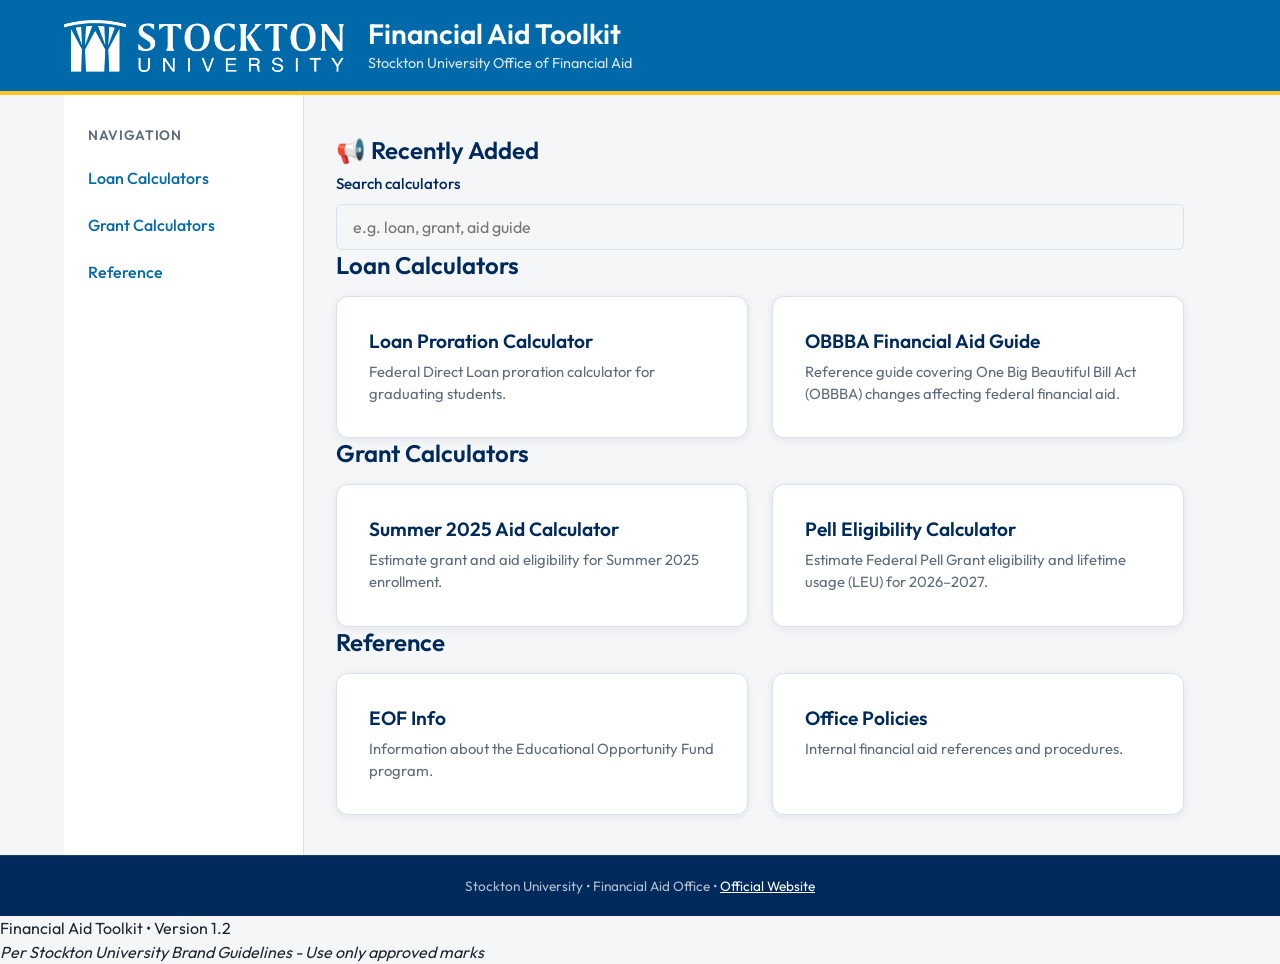
==== commit 2057ede8: "feat: add 2026-2027 Pell Eligibility Calculator with unified Stockton design system" ====
--- a/index.html
+++ b/index.html
@@ -106,6 +106,14 @@
 
 </a>
 
+<a class="card tool" data-published="2026-07-22" href="calculators/Pell_Eligibility_Calculator.html">
+
+<h3>Pell Eligibility Calculator</h3>
+
+<p>Estimate Federal Pell Grant eligibility and lifetime usage (LEU) for 2026–2027.</p>
+
+</a>
+
 </div>
 
 </section>
@@ -148,7 +156,7 @@
 
 <footer>
 
-Financial Aid Toolkit • Version 1.1<br>
+Financial Aid Toolkit • Version 1.2<br>
 <em>Per Stockton University Brand Guidelines - Use only approved marks</em>
 
 </footer>
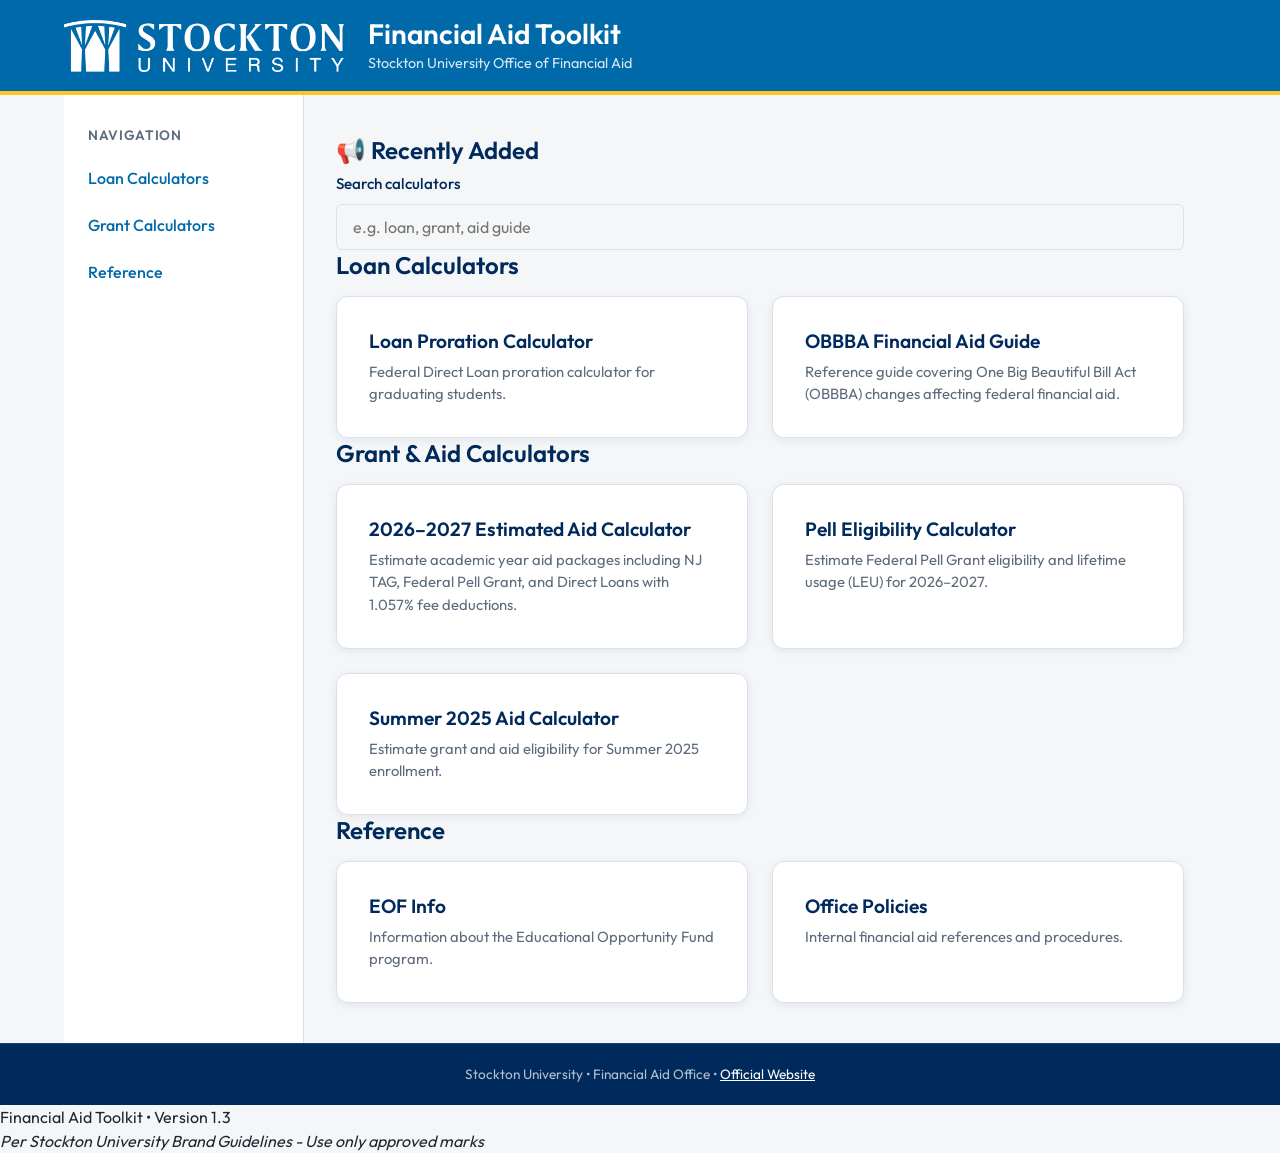
==== commit 4796f57b: "feat: add 2026-2027 Estimated Aid Calculator with TAG, Pell, and Direct Loan calculations" ====
--- a/index.html
+++ b/index.html
@@ -94,23 +94,31 @@
 
 <section class="category" id="grant" aria-labelledby="grant-heading">
 
-<h2 id="grant-heading">Grant Calculators</h2>
+<h2 id="grant-heading">Grant & Aid Calculators</h2>
 
 <div class="grid">
 
+<a class="card tool" data-published="2026-08-24" href="calculators/estimated-aid-2026-2027.html">
+
+<h3>2026–2027 Estimated Aid Calculator</h3>
+
+<p>Estimate academic year aid packages including NJ TAG, Federal Pell Grant, and Direct Loans with 1.057% fee deductions.</p>
+
+</a>
+
+<a class="card tool" data-published="2026-07-22" href="calculators/Pell_Eligibility_Calculator.html">
+
+<h3>Pell Eligibility Calculator</h3>
+
+<p>Estimate Federal Pell Grant eligibility and lifetime usage (LEU) for 2026–2027.</p>
+
+</a>
+
 <a class="card tool" data-published="2026-07-05" href="calculators/summer-2025-aid.html">
 
 <h3>Summer 2025 Aid Calculator</h3>
 
 <p>Estimate grant and aid eligibility for Summer 2025 enrollment.</p>
-
-</a>
-
-<a class="card tool" data-published="2026-07-22" href="calculators/Pell_Eligibility_Calculator.html">
-
-<h3>Pell Eligibility Calculator</h3>
-
-<p>Estimate Federal Pell Grant eligibility and lifetime usage (LEU) for 2026–2027.</p>
 
 </a>
 
@@ -156,7 +164,7 @@
 
 <footer>
 
-Financial Aid Toolkit • Version 1.2<br>
+Financial Aid Toolkit • Version 1.3<br>
 <em>Per Stockton University Brand Guidelines - Use only approved marks</em>
 
 </footer>
--- a/css/stockton-theme.css
+++ b/css/stockton-theme.css
@@ -583,3 +583,306 @@
     display: none; /* Hide step labels on small screens to prevent crowding */
   }
 }
+
+/* -------------------------------------------------------------
+   9. ESTIMATOR & CALCULATOR COMPONENTS
+   ------------------------------------------------------------- */
+.calc-container {
+  max-width: 1000px;
+  margin: 2rem auto 3.5rem;
+}
+
+.calc-intro {
+  margin-bottom: 2rem;
+}
+
+.calc-intro h2 {
+  font-size: 1.85rem;
+  color: var(--stockton-blue-dark);
+  margin-bottom: 0.5rem;
+}
+
+.calc-intro p {
+  color: var(--text-muted);
+  font-size: 1.05rem;
+  max-width: 80ch;
+}
+
+.calc-grid {
+  display: grid;
+  grid-template-columns: 1fr 1fr;
+  gap: 1.75rem;
+  align-items: start;
+}
+
+@media (max-width: 860px) {
+  .calc-grid {
+    grid-template-columns: 1fr;
+  }
+}
+
+.calc-inputs-grid {
+  display: grid;
+  grid-template-columns: repeat(auto-fit, minmax(290px, 1fr));
+  gap: 1.5rem;
+  align-items: stretch;
+  margin-bottom: 1.75rem;
+}
+
+@media (max-width: 992px) {
+  .calc-inputs-grid {
+    grid-template-columns: 1fr;
+  }
+}
+
+.calc-card {
+  background: var(--card-bg);
+  border: 1px solid var(--border-color);
+  border-radius: var(--radius-card);
+  padding: 1.5rem 1.75rem;
+  margin-bottom: 1.5rem;
+  box-shadow: var(--shadow-sm);
+}
+
+.calc-card-title {
+  font-size: 1.15rem;
+  font-weight: 600;
+  color: var(--stockton-blue-dark);
+  margin-bottom: 0.35rem;
+  display: flex;
+  align-items: center;
+  justify-content: space-between;
+}
+
+.calc-card-subtitle {
+  font-size: 0.875rem;
+  color: var(--text-muted);
+  margin-bottom: 1.25rem;
+}
+
+.input-prefix-wrapper {
+  position: relative;
+  display: flex;
+  align-items: center;
+}
+
+.input-prefix-symbol {
+  position: absolute;
+  left: 0.85rem;
+  color: var(--text-muted);
+  font-weight: 600;
+  pointer-events: none;
+  font-size: 1rem;
+}
+
+.input-with-prefix {
+  padding-left: 1.85rem !important;
+}
+
+.helper-text {
+  display: block;
+  font-size: 0.825rem;
+  color: var(--text-muted);
+  margin-top: 0.35rem;
+}
+
+.helper-text.error {
+  color: var(--color-error);
+  font-weight: 500;
+}
+
+.helper-text.info {
+  color: var(--stockton-blue);
+}
+
+.metric-grid {
+  display: grid;
+  grid-template-columns: repeat(auto-fit, minmax(180px, 1fr));
+  gap: 1rem;
+  margin-bottom: 1.5rem;
+}
+
+.metric-card {
+  background: var(--card-bg);
+  border: 1px solid var(--border-color);
+  border-radius: var(--radius-card);
+  padding: 1.25rem;
+  box-shadow: var(--shadow-sm);
+}
+
+.metric-card.accent-blue {
+  background: var(--stockton-blue-light);
+  border-color: rgba(0, 105, 170, 0.25);
+}
+
+.metric-card.accent-gold {
+  background: #FFF9E6;
+  border-color: rgba(212, 161, 23, 0.35);
+}
+
+.metric-card.accent-green {
+  background: var(--color-success-bg);
+  border-color: rgba(18, 122, 58, 0.25);
+}
+
+.metric-label {
+  font-size: 0.775rem;
+  text-transform: uppercase;
+  font-weight: 600;
+  letter-spacing: 0.05em;
+  color: var(--text-muted);
+  margin-bottom: 0.35rem;
+}
+
+.metric-card.accent-blue .metric-label {
+  color: var(--stockton-blue);
+}
+
+.metric-card.accent-green .metric-label {
+  color: var(--color-success);
+}
+
+.metric-value {
+  font-size: 1.6rem;
+  font-weight: 700;
+  color: var(--stockton-blue-dark);
+  font-family: var(--font-mono);
+  line-height: 1.2;
+}
+
+.metric-card.accent-green .metric-value {
+  color: var(--color-success);
+}
+
+.metric-sub {
+  font-size: 0.8rem;
+  color: var(--text-muted);
+  margin-top: 0.35rem;
+}
+
+.breakdown-table {
+  width: 100%;
+  border-collapse: collapse;
+  margin: 1rem 0;
+  font-size: 0.925rem;
+}
+
+.breakdown-table th {
+  background-color: var(--stockton-blue-light);
+  color: var(--stockton-blue-dark);
+  padding: 0.75rem 1rem;
+  font-weight: 600;
+}
+
+.breakdown-table td {
+  padding: 0.75rem 1rem;
+  border-bottom: 1px solid var(--border-color);
+}
+
+.breakdown-table .num-col {
+  text-align: right;
+  font-family: var(--font-mono);
+}
+
+.breakdown-table .category-header-row td {
+  background-color: var(--bg-color);
+  font-weight: 600;
+  color: var(--stockton-blue-dark);
+  font-size: 0.85rem;
+  text-transform: uppercase;
+  letter-spacing: 0.04em;
+}
+
+.breakdown-table .subtotal-row td {
+  font-weight: 600;
+  background-color: #FAFBFC;
+  border-top: 1px solid var(--border-color);
+}
+
+.breakdown-table .total-row td {
+  background-color: var(--stockton-blue-light);
+  color: var(--stockton-blue-dark);
+  font-weight: 700;
+  font-size: 1.05rem;
+  border-top: 2px solid var(--stockton-blue);
+  border-bottom: 2px solid var(--stockton-blue);
+}
+
+.badge {
+  display: inline-flex;
+  align-items: center;
+  font-size: 0.75rem;
+  font-weight: 600;
+  padding: 0.2rem 0.6rem;
+  border-radius: var(--radius-btn);
+  letter-spacing: 0.02em;
+}
+
+.badge-blue {
+  background: var(--stockton-blue-light);
+  color: var(--stockton-blue-dark);
+  border: 1px solid rgba(0, 105, 170, 0.2);
+}
+
+.badge-gold {
+  background: #FFF7D6;
+  color: #724E00;
+  border: 1px solid rgba(212, 161, 23, 0.35);
+}
+
+.badge-success {
+  background: var(--color-success-bg);
+  color: var(--color-success);
+  border: 1px solid rgba(18, 122, 58, 0.25);
+}
+
+.badge-error {
+  background: var(--color-error-bg);
+  color: var(--color-error);
+  border: 1px solid rgba(183, 28, 28, 0.25);
+}
+
+.badge-neutral {
+  background: var(--bg-color);
+  color: var(--text-muted);
+  border: 1px solid var(--border-color);
+}
+
+.actions-bar {
+  display: flex;
+  gap: 1rem;
+  align-items: center;
+  justify-content: flex-end;
+  margin-top: 1.5rem;
+  flex-wrap: wrap;
+}
+
+@media print {
+  header .header-nav,
+  .brand-bar,
+  .actions-bar,
+  .skip-link {
+    display: none !important;
+  }
+
+  body {
+    background: #fff;
+    color: #000;
+  }
+
+  .calc-container {
+    max-width: 100%;
+    margin: 0;
+  }
+
+  .calc-card, .metric-card {
+    box-shadow: none;
+    border: 1px solid #ccc;
+    page-break-inside: avoid;
+  }
+
+  .breakdown-table {
+    border: 1px solid #ccc;
+  }
+}
+
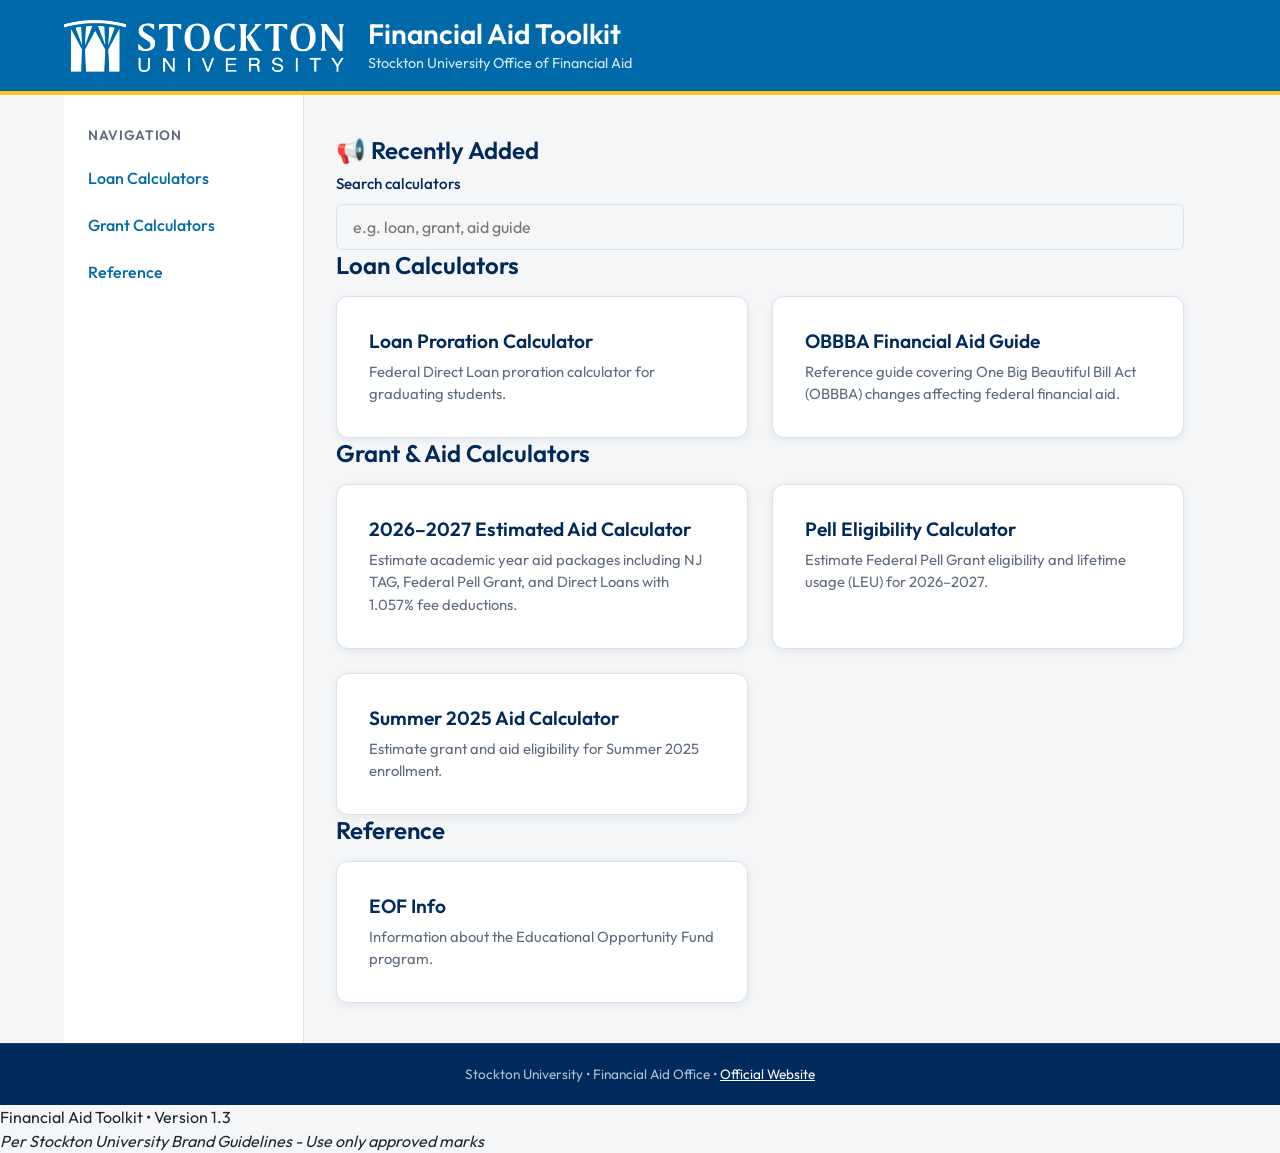
==== commit d9e7437f: "refactor: performance, accessibility, and centralized financial aid core" ====
--- a/index.html
+++ b/index.html
@@ -80,7 +80,7 @@
 
 </a>
 
-<a class="card tool" data-published="2026-07-06" href="calculators/obbba-financial-aid-guide_v5.html">
+<a class="card tool" data-published="2026-07-06" href="calculators/obbba-financial-aid-guide.html">
 
 <h3>OBBBA Financial Aid Guide</h3>
 
@@ -137,14 +137,6 @@
 <h3>EOF Info</h3>
 
 <p>Information about the Educational Opportunity Fund program.</p>
-
-</a>
-
-<a class="card tool" data-published="2026-04-10" href="resources/policies.html">
-
-<h3>Office Policies</h3>
-
-<p>Internal financial aid references and procedures.</p>
 
 </a>
 
@@ -174,23 +166,29 @@
 const search=document.getElementById("search");
 const noResults=document.getElementById("no-results");
 
-search.addEventListener("keyup",()=>{
-
-const value=search.value.toLowerCase();
-let visibleCount=0;
-
-document.querySelectorAll(".tool").forEach(card=>{
-
-const text=card.innerText.toLowerCase();
-const match=text.includes(value);
-card.style.display=match?"block":"none";
-if(match) visibleCount++;
-
-});
-
-noResults.hidden = visibleCount !== 0;
-
-});
+function filterCards() {
+  const value = search.value.toLowerCase().trim();
+  let totalVisible = 0;
+
+  document.querySelectorAll("section.category").forEach(category => {
+    let categoryVisible = 0;
+    const cards = category.querySelectorAll(".card.tool");
+
+    cards.forEach(card => {
+      const text = card.innerText.toLowerCase();
+      const match = text.includes(value);
+      card.style.display = match ? "flex" : "none";
+      if (match) categoryVisible++;
+    });
+
+    category.style.display = categoryVisible > 0 ? "block" : "none";
+    totalVisible += categoryVisible;
+  });
+
+  noResults.hidden = totalVisible !== 0;
+}
+
+search.addEventListener("input", filterCards);
 
 (function(){
   const DAYS_THRESHOLD = 7; // Consider pages "new" if published within 7 days
--- a/css/stockton-theme.css
+++ b/css/stockton-theme.css
@@ -330,6 +330,10 @@
   background-color: var(--card-bg);
 }
 
+input[type="range"] {
+  accent-color: var(--stockton-blue);
+}
+
 /* Buttons */
 .btn {
   display: inline-flex;
